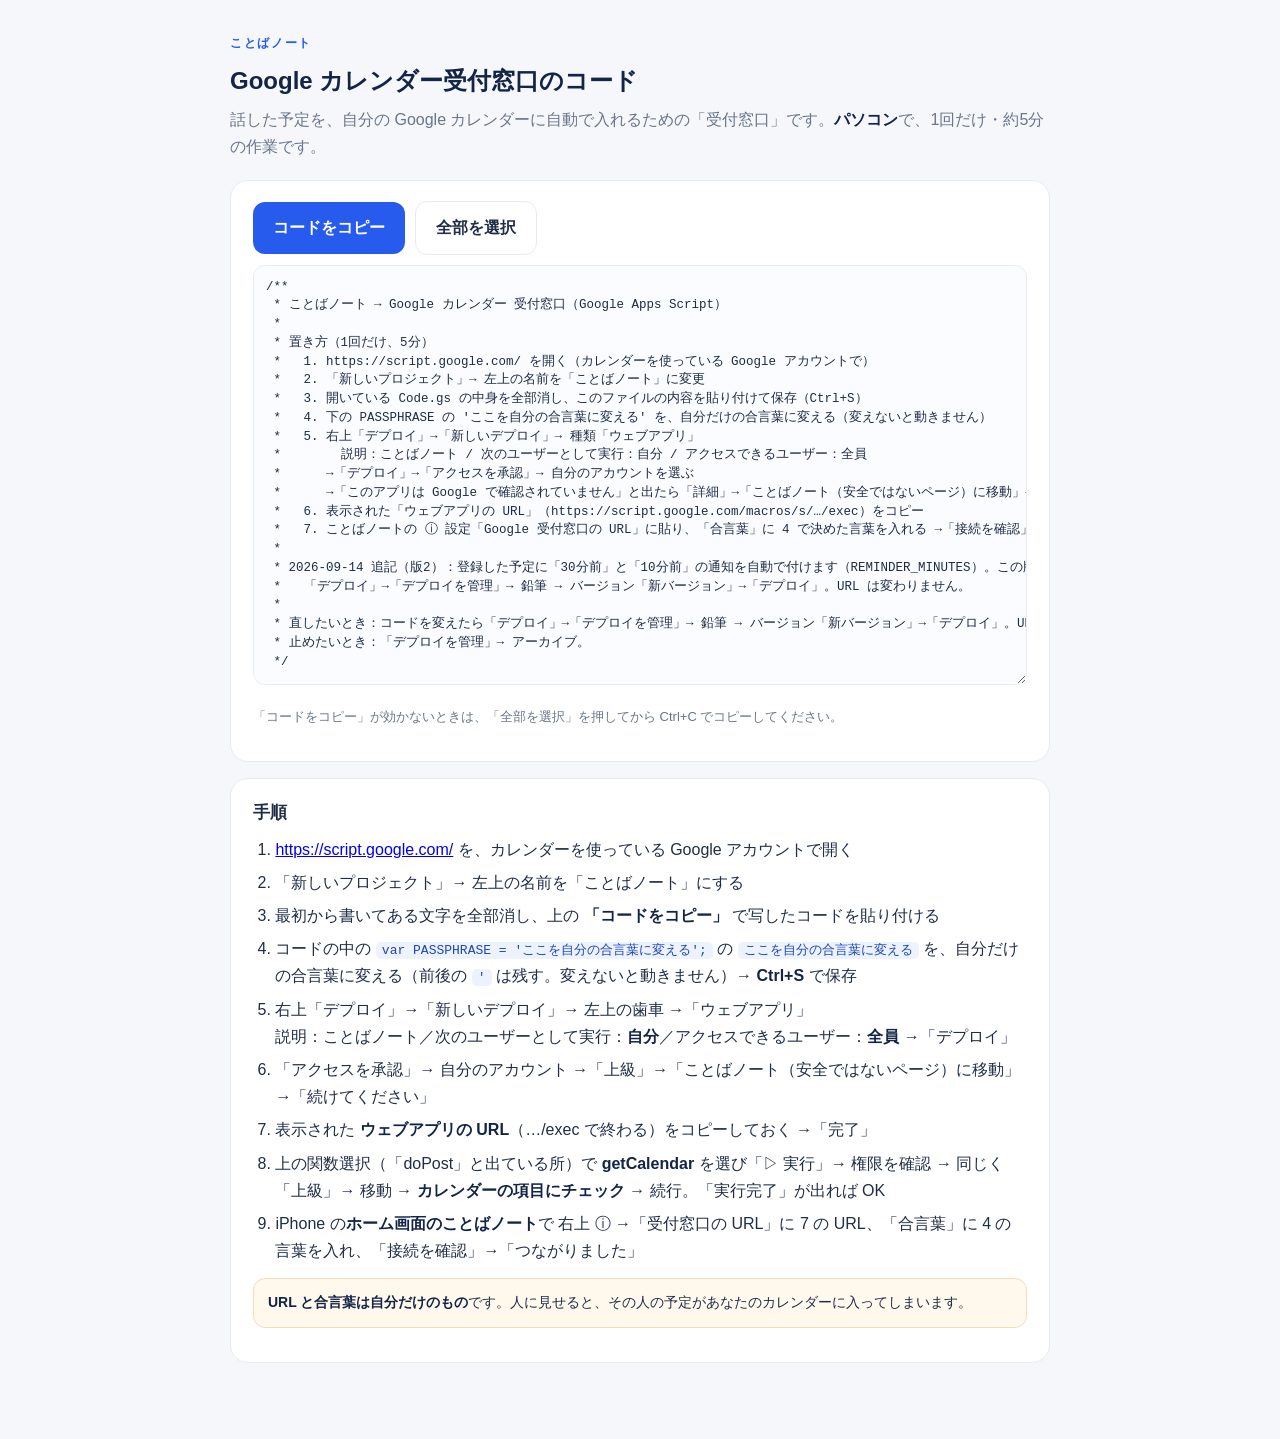
==== gas.html @ d5fcbafc "deploy: ことばノート v19 (2026-09-14 07:08)" ====
<!doctype html>
<html lang="ja"><head><meta charset="UTF-8"><meta name="viewport" content="width=device-width, initial-scale=1">
<title>ことばノート — Google カレンダー受付窓口のコード</title>
<meta name="robots" content="noindex">
<style>
:root{--blue:#265bed;--navy:#132447;--ink:#202d46;--muted:#69768b;--line:#e6ebf2;--bg:#f5f7fb}
*{box-sizing:border-box}
body{margin:0;background:var(--bg);color:var(--ink);font-family:-apple-system,BlinkMacSystemFont,"Hiragino Sans","Yu Gothic UI","Meiryo",sans-serif;line-height:1.7}
main{max-width:860px;margin:0 auto;padding:28px 20px 60px}
.eyebrow{font-size:12px;font-weight:700;letter-spacing:.14em;color:var(--blue)}
h1{font-size:24px;margin:6px 0 4px;color:var(--navy)}
.lead{color:var(--muted);margin:0 0 20px}
.card{background:#fff;border:1px solid var(--line);border-radius:18px;padding:20px 22px;margin:16px 0}
ol{margin:0;padding-left:1.4em}li{margin:6px 0}
b{color:var(--navy)}
.note{background:#fff8ec;border:1px solid #f4dfb4;border-radius:12px;padding:12px 14px;font-size:14px}
.actions{display:flex;gap:10px;flex-wrap:wrap;align-items:center;margin:0 0 10px}
button{font:inherit;border:0;cursor:pointer;border-radius:12px;padding:12px 20px;font-weight:700}
.primary{background:var(--blue);color:#fff}.primary:hover{background:#174ada}
.secondary{background:#fff;border:1px solid var(--line);color:var(--ink)}
#status{font-size:14px;color:#1f7a4d;font-weight:700}
textarea{width:100%;height:420px;font-family:Consolas,"Courier New",monospace;font-size:12.5px;line-height:1.5;border:1px solid var(--line);border-radius:12px;padding:12px;background:#fbfcff;color:#1d2b44;white-space:pre;resize:vertical}
.small{font-size:13px;color:var(--muted)}
code{background:#edf2ff;color:#1d47b8;padding:1px 6px;border-radius:5px}
</style></head>
<body><main>
<span class="eyebrow">ことばノート</span>
<h1>Google カレンダー受付窓口のコード</h1>
<p class="lead">話した予定を、自分の Google カレンダーに自動で入れるための「受付窓口」です。<b>パソコン</b>で、1回だけ・約5分の作業です。</p>

<div class="card">
<div class="actions"><button class="primary" id="copy">コードをコピー</button><button class="secondary" id="select">全部を選択</button><span id="status" aria-live="polite"></span></div>
<textarea id="code" readonly spellcheck="false">読み込み中…</textarea>
<p class="small">「コードをコピー」が効かないときは、「全部を選択」を押してから Ctrl+C でコピーしてください。</p>
</div>

<div class="card">
<h2 style="font-size:17px;margin:0 0 8px">手順</h2>
<ol>
<li><a href="https://script.google.com/" target="_blank" rel="noopener">https://script.google.com/</a> を、カレンダーを使っている Google アカウントで開く</li>
<li>「新しいプロジェクト」→ 左上の名前を「ことばノート」にする</li>
<li>最初から書いてある文字を全部消し、上の <b>「コードをコピー」</b> で写したコードを貼り付ける</li>
<li>コードの中の <code>var PASSPHRASE = 'ここを自分の合言葉に変える';</code> の <code>ここを自分の合言葉に変える</code> を、自分だけの合言葉に変える（前後の <code>'</code> は残す。変えないと動きません）→ <b>Ctrl+S</b> で保存</li>
<li>右上「デプロイ」→「新しいデプロイ」→ 左上の歯車 →「ウェブアプリ」<br>説明：ことばノート／次のユーザーとして実行：<b>自分</b>／アクセスできるユーザー：<b>全員</b> →「デプロイ」</li>
<li>「アクセスを承認」→ 自分のアカウント →「上級」→「ことばノート（安全ではないページ）に移動」→「続けてください」</li>
<li>表示された <b>ウェブアプリの URL</b>（…/exec で終わる）をコピーしておく →「完了」</li>
<li>上の関数選択（「doPost」と出ている所）で <b>getCalendar</b> を選び「▷ 実行」→ 権限を確認 → 同じく「上級」→ 移動 → <b>カレンダーの項目にチェック</b> → 続行。「実行完了」が出れば OK</li>
<li>iPhone の<b>ホーム画面のことばノート</b>で 右上 ⓘ →「受付窓口の URL」に 7 の URL、「合言葉」に 4 の言葉を入れ、「接続を確認」→「つながりました」</li>
</ol>
<p class="note"><b>URL と合言葉は自分だけのもの</b>です。人に見せると、その人の予定があなたのカレンダーに入ってしまいます。</p>
</div>
</main>
<script>
const ta=document.getElementById('code'),st=document.getElementById('status');
fetch('google-apps-script.txt',{cache:'no-store'}).then(r=>{if(!r.ok)throw 0;return r.text()}).then(t=>{ta.value=t}).catch(()=>{ta.value='コードを読み込めませんでした。ページを開き直してください。'});
document.getElementById('select').onclick=()=>{ta.focus();ta.select();st.textContent='選択しました。Ctrl+C でコピーできます'};
document.getElementById('copy').onclick=async()=>{try{await navigator.clipboard.writeText(ta.value);st.textContent='コピーしました'}catch{ta.focus();ta.select();try{document.execCommand('copy');st.textContent='コピーしました'}catch{st.textContent='選択しました。Ctrl+C でコピーしてください'}}};
</script>
</body></html>
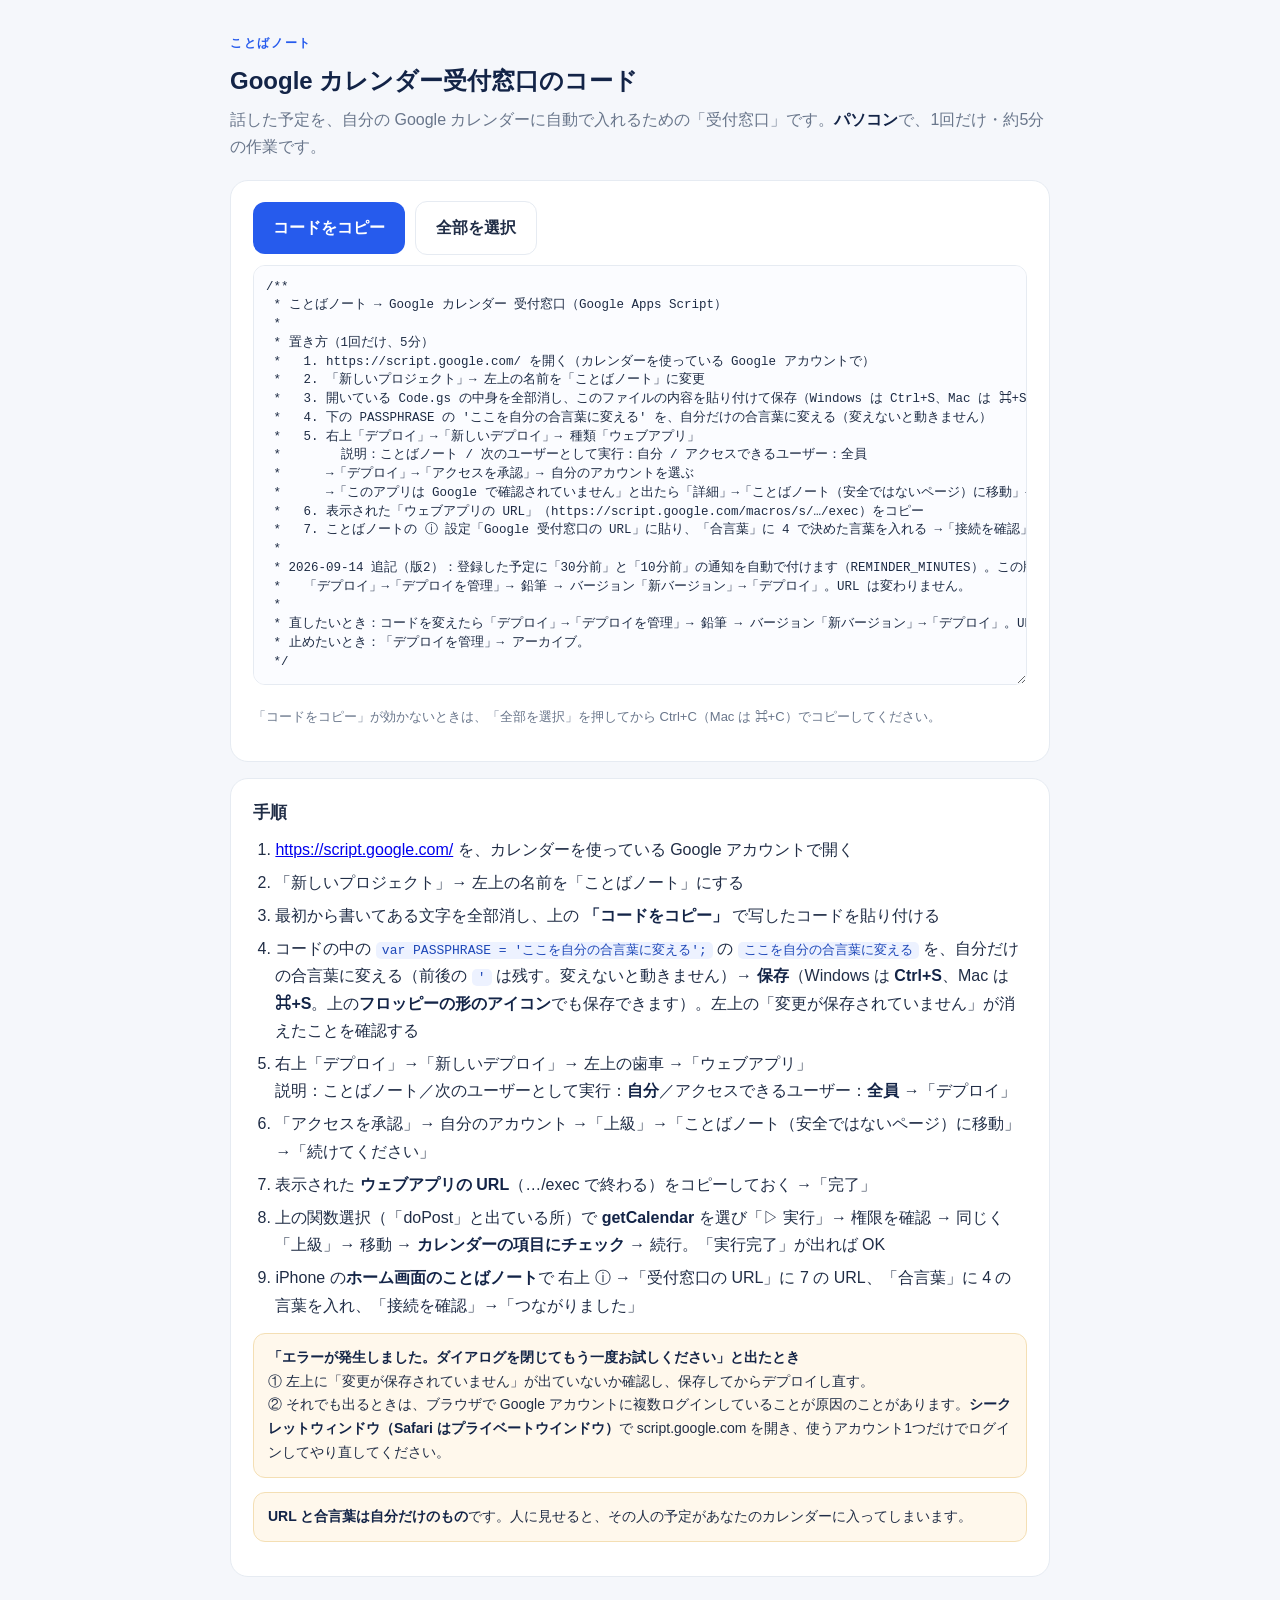
==== commit cb1e3824: "deploy: ことばノート v19 (2026-09-14 07:16)" ====
--- a/gas.html
+++ b/gas.html
@@ -31,7 +31,7 @@
 <div class="card">
 <div class="actions"><button class="primary" id="copy">コードをコピー</button><button class="secondary" id="select">全部を選択</button><span id="status" aria-live="polite"></span></div>
 <textarea id="code" readonly spellcheck="false">読み込み中…</textarea>
-<p class="small">「コードをコピー」が効かないときは、「全部を選択」を押してから Ctrl+C でコピーしてください。</p>
+<p class="small">「コードをコピー」が効かないときは、「全部を選択」を押してから Ctrl+C（Mac は ⌘+C）でコピーしてください。</p>
 </div>
 
 <div class="card">
@@ -40,20 +40,20 @@
 <li><a href="https://script.google.com/" target="_blank" rel="noopener">https://script.google.com/</a> を、カレンダーを使っている Google アカウントで開く</li>
 <li>「新しいプロジェクト」→ 左上の名前を「ことばノート」にする</li>
 <li>最初から書いてある文字を全部消し、上の <b>「コードをコピー」</b> で写したコードを貼り付ける</li>
-<li>コードの中の <code>var PASSPHRASE = 'ここを自分の合言葉に変える';</code> の <code>ここを自分の合言葉に変える</code> を、自分だけの合言葉に変える（前後の <code>'</code> は残す。変えないと動きません）→ <b>Ctrl+S</b> で保存</li>
+<li>コードの中の <code>var PASSPHRASE = 'ここを自分の合言葉に変える';</code> の <code>ここを自分の合言葉に変える</code> を、自分だけの合言葉に変える（前後の <code>'</code> は残す。変えないと動きません）→ <b>保存</b>（Windows は <b>Ctrl+S</b>、Mac は <b>⌘+S</b>。上の<b>フロッピーの形のアイコン</b>でも保存できます）。左上の「変更が保存されていません」が消えたことを確認する</li>
 <li>右上「デプロイ」→「新しいデプロイ」→ 左上の歯車 →「ウェブアプリ」<br>説明：ことばノート／次のユーザーとして実行：<b>自分</b>／アクセスできるユーザー：<b>全員</b> →「デプロイ」</li>
 <li>「アクセスを承認」→ 自分のアカウント →「上級」→「ことばノート（安全ではないページ）に移動」→「続けてください」</li>
 <li>表示された <b>ウェブアプリの URL</b>（…/exec で終わる）をコピーしておく →「完了」</li>
 <li>上の関数選択（「doPost」と出ている所）で <b>getCalendar</b> を選び「▷ 実行」→ 権限を確認 → 同じく「上級」→ 移動 → <b>カレンダーの項目にチェック</b> → 続行。「実行完了」が出れば OK</li>
 <li>iPhone の<b>ホーム画面のことばノート</b>で 右上 ⓘ →「受付窓口の URL」に 7 の URL、「合言葉」に 4 の言葉を入れ、「接続を確認」→「つながりました」</li>
 </ol>
-<p class="note"><b>URL と合言葉は自分だけのもの</b>です。人に見せると、その人の予定があなたのカレンダーに入ってしまいます。</p>
+<p class="note" style="margin-bottom:10px"><b>「エラーが発生しました。ダイアログを閉じてもう一度お試しください」と出たとき</b><br>① 左上に「変更が保存されていません」が出ていないか確認し、保存してからデプロイし直す。<br>② それでも出るときは、ブラウザで Google アカウントに複数ログインしていることが原因のことがあります。<b>シークレットウィンドウ（Safari はプライベートウインドウ）</b>で script.google.com を開き、使うアカウント1つだけでログインしてやり直してください。</p><p class="note"><b>URL と合言葉は自分だけのもの</b>です。人に見せると、その人の予定があなたのカレンダーに入ってしまいます。</p>
 </div>
 </main>
 <script>
 const ta=document.getElementById('code'),st=document.getElementById('status');
 fetch('google-apps-script.txt',{cache:'no-store'}).then(r=>{if(!r.ok)throw 0;return r.text()}).then(t=>{ta.value=t}).catch(()=>{ta.value='コードを読み込めませんでした。ページを開き直してください。'});
-document.getElementById('select').onclick=()=>{ta.focus();ta.select();st.textContent='選択しました。Ctrl+C でコピーできます'};
+document.getElementById('select').onclick=()=>{ta.focus();ta.select();st.textContent='選択しました。Ctrl+C（Mac は ⌘+C）でコピーできます'};
 document.getElementById('copy').onclick=async()=>{try{await navigator.clipboard.writeText(ta.value);st.textContent='コピーしました'}catch{ta.focus();ta.select();try{document.execCommand('copy');st.textContent='コピーしました'}catch{st.textContent='選択しました。Ctrl+C でコピーしてください'}}};
 </script>
 </body></html>
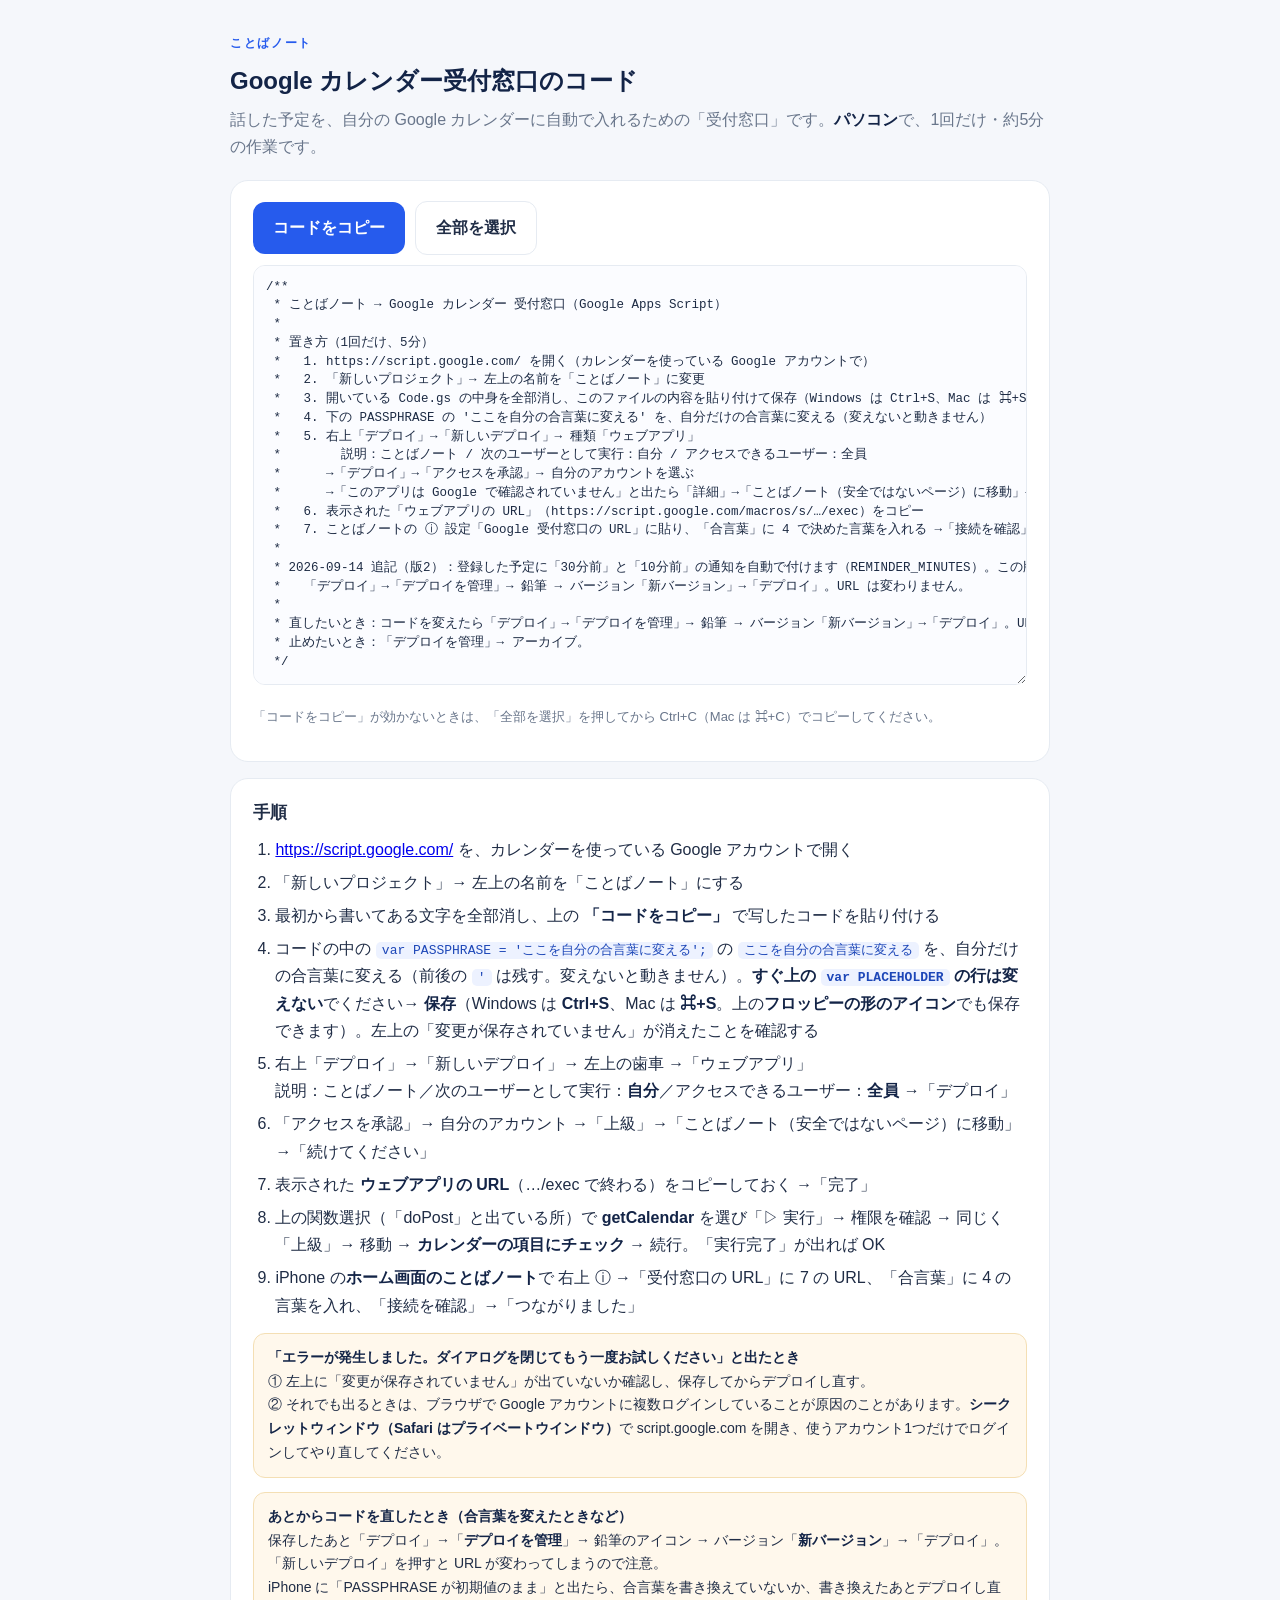
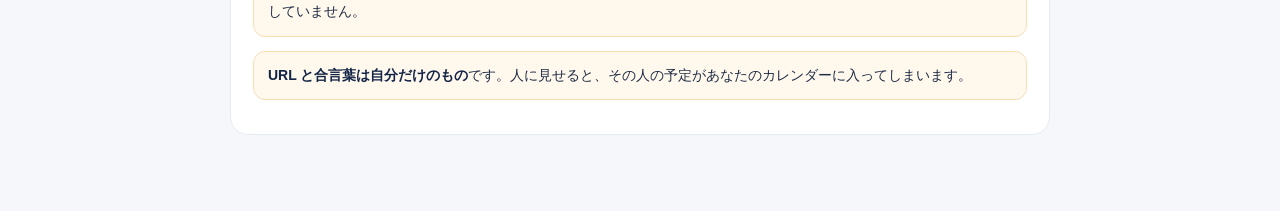
==== commit 71afa274: "deploy: ことばノート v20 (2026-09-14 07:38)" ====
--- a/gas.html
+++ b/gas.html
@@ -40,14 +40,14 @@
 <li><a href="https://script.google.com/" target="_blank" rel="noopener">https://script.google.com/</a> を、カレンダーを使っている Google アカウントで開く</li>
 <li>「新しいプロジェクト」→ 左上の名前を「ことばノート」にする</li>
 <li>最初から書いてある文字を全部消し、上の <b>「コードをコピー」</b> で写したコードを貼り付ける</li>
-<li>コードの中の <code>var PASSPHRASE = 'ここを自分の合言葉に変える';</code> の <code>ここを自分の合言葉に変える</code> を、自分だけの合言葉に変える（前後の <code>'</code> は残す。変えないと動きません）→ <b>保存</b>（Windows は <b>Ctrl+S</b>、Mac は <b>⌘+S</b>。上の<b>フロッピーの形のアイコン</b>でも保存できます）。左上の「変更が保存されていません」が消えたことを確認する</li>
+<li>コードの中の <code>var PASSPHRASE = 'ここを自分の合言葉に変える';</code> の <code>ここを自分の合言葉に変える</code> を、自分だけの合言葉に変える（前後の <code>'</code> は残す。変えないと動きません）。<b>すぐ上の <code>var PLACEHOLDER</code> の行は変えない</b>でください→ <b>保存</b>（Windows は <b>Ctrl+S</b>、Mac は <b>⌘+S</b>。上の<b>フロッピーの形のアイコン</b>でも保存できます）。左上の「変更が保存されていません」が消えたことを確認する</li>
 <li>右上「デプロイ」→「新しいデプロイ」→ 左上の歯車 →「ウェブアプリ」<br>説明：ことばノート／次のユーザーとして実行：<b>自分</b>／アクセスできるユーザー：<b>全員</b> →「デプロイ」</li>
 <li>「アクセスを承認」→ 自分のアカウント →「上級」→「ことばノート（安全ではないページ）に移動」→「続けてください」</li>
 <li>表示された <b>ウェブアプリの URL</b>（…/exec で終わる）をコピーしておく →「完了」</li>
 <li>上の関数選択（「doPost」と出ている所）で <b>getCalendar</b> を選び「▷ 実行」→ 権限を確認 → 同じく「上級」→ 移動 → <b>カレンダーの項目にチェック</b> → 続行。「実行完了」が出れば OK</li>
 <li>iPhone の<b>ホーム画面のことばノート</b>で 右上 ⓘ →「受付窓口の URL」に 7 の URL、「合言葉」に 4 の言葉を入れ、「接続を確認」→「つながりました」</li>
 </ol>
-<p class="note" style="margin-bottom:10px"><b>「エラーが発生しました。ダイアログを閉じてもう一度お試しください」と出たとき</b><br>① 左上に「変更が保存されていません」が出ていないか確認し、保存してからデプロイし直す。<br>② それでも出るときは、ブラウザで Google アカウントに複数ログインしていることが原因のことがあります。<b>シークレットウィンドウ（Safari はプライベートウインドウ）</b>で script.google.com を開き、使うアカウント1つだけでログインしてやり直してください。</p><p class="note"><b>URL と合言葉は自分だけのもの</b>です。人に見せると、その人の予定があなたのカレンダーに入ってしまいます。</p>
+<p class="note" style="margin-bottom:10px"><b>「エラーが発生しました。ダイアログを閉じてもう一度お試しください」と出たとき</b><br>① 左上に「変更が保存されていません」が出ていないか確認し、保存してからデプロイし直す。<br>② それでも出るときは、ブラウザで Google アカウントに複数ログインしていることが原因のことがあります。<b>シークレットウィンドウ（Safari はプライベートウインドウ）</b>で script.google.com を開き、使うアカウント1つだけでログインしてやり直してください。</p><p class="note" style="margin-bottom:10px"><b>あとからコードを直したとき（合言葉を変えたときなど）</b><br>保存したあと「デプロイ」→「<b>デプロイを管理</b>」→ 鉛筆のアイコン → バージョン「<b>新バージョン</b>」→「デプロイ」。「新しいデプロイ」を押すと URL が変わってしまうので注意。<br>iPhone に「PASSPHRASE が初期値のまま」と出たら、合言葉を書き換えていないか、書き換えたあとデプロイし直していません。</p><p class="note"><b>URL と合言葉は自分だけのもの</b>です。人に見せると、その人の予定があなたのカレンダーに入ってしまいます。</p>
 </div>
 </main>
 <script>
